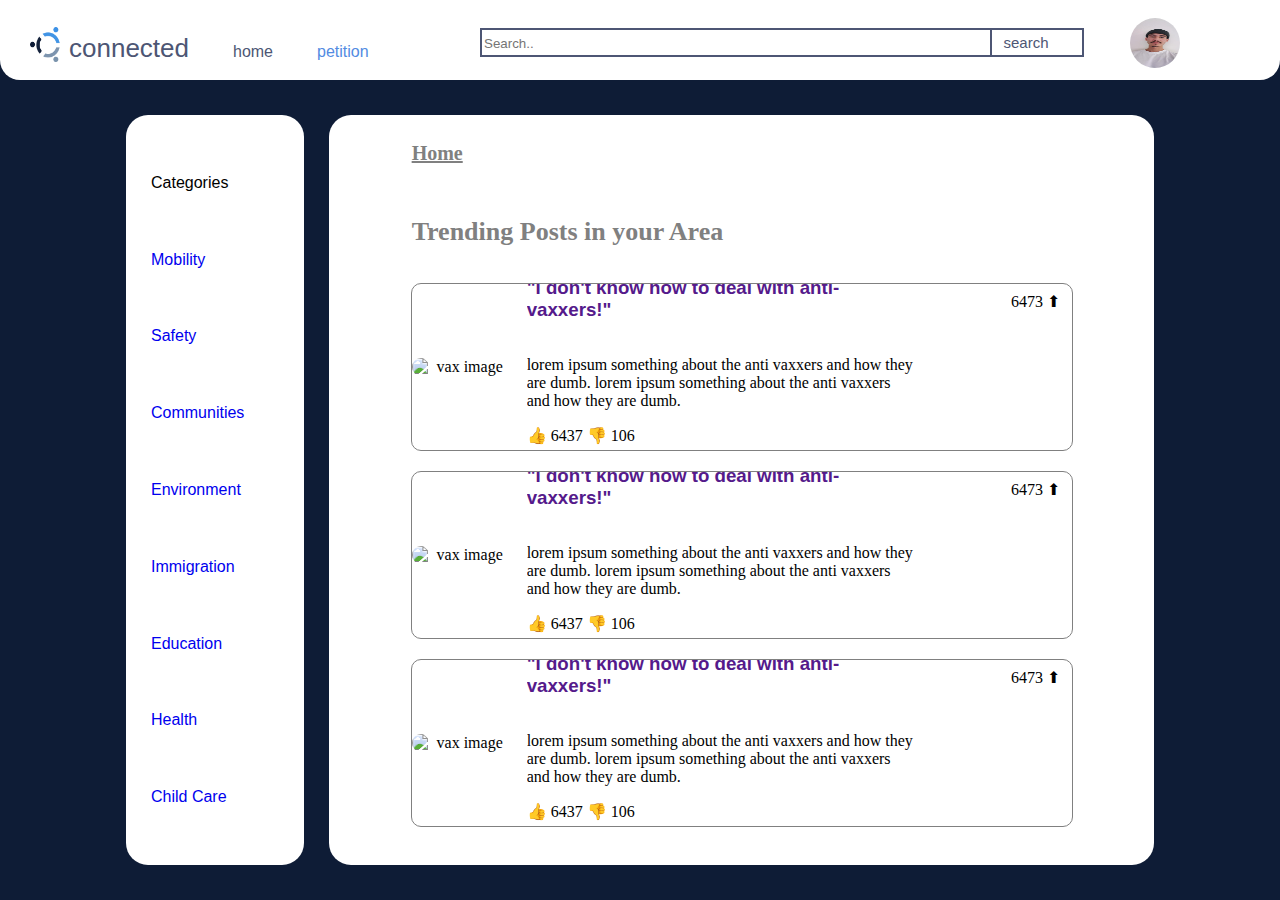
==== index.html @ ee1d548a "scared" ====
<!DOCTYPE html>
<html lang="en">
  <head>
    <meta charset="UTF-8" />
    <meta http-equiv="X-UA-Compatible" content="IE=edge" />
    <meta name="viewport" content="width=device-width, initial-scale=1.0" />
    <link href="juhee.css" rel="stylesheet" type="text/css" />
    <title>Homepage</title>
  </head>

  <body>
    <div>
      <div id="juhee_main">
        
        <div class="juhee_row header">
            <div class="nav_content1">
              <a class="navLinks"><img id="logo" src="Images/logo_connected.png" alt="logo_connected"></a>
              <a class="navLinks" id="app_title" href="">connected</a>
              <a class="navLinks" id="home" href="index.html">home</a>
              <a class="navLinks" id="petitions" href="index3.html">petition</a>
            </div> 

            <div class="nav_content2">
              <form class="search" action="">
                <input class="searchbar" type="text" placeholder="Search..">
                <button type="submit">search</button>
              </form>

                <a href="login.html"><img id="avatar" src="Images/Julian.jpg" alt="julian"></a>
            </div>
        
        </div>


        <div class="juhee_row content">
          <div class="juhee_col left" id="min_div">
              <div>
                <a id="min_menu_categories">Categories</a>
              </div>

              <div>
                <a id="min_menu" href="#">Mobility</a>
              </div>
    
              <div>
                <a id="min_menu" href="#">Safety</a>
              </div>
    
              <div>
                <a id="min_menu" href="#">Communities</a>
              </div>
            
              <div>
                <a id="min_menu" href="#">Environment</a>
              </div>
    
              <div>
                <a id="min_menu" href="#">Immigration</a>
              </div>
    
              <div>
                <a id="min_menu" class="min_menu_mobile" href="#">Education</a>
              </div>
    
              <div>
                <a id="min_menu" class="min_menu_mobile" href="#">Health</a>
              </div>
    
              <div>
                <a id="min_menu" class="min_menu_mobile" href="#">Child Care</a>
              </div>
          
          
        

          </div>
          <div class="juhee_col right1" >
            <div class="aliciaheadings">
              <h4 class="aliciahome">Home</h4>
              <h3 class="aliciatrendingposts">Trending Posts in your Area</h3>
            </div>

            <div class="aliciaalldivs">
              <div class="aliciadiv1">
                <div class="aliciacontleft">
                  <img
                    class="aliciaimgs"
                    src="http://placekitten.com/100/100"
                    alt="vax image"
                  />
                </div>
                <div class="aliciacontright">
                  <a href="">
                  <h3 class="aliciah3">
                    "I don't know how to deal with anti-vaxxers!"
                  </h3>
                  </a>

                  <p class="aliciap">
                    lorem ipsum something about the anti vaxxers and how they
                    are dumb. lorem ipsum something about the anti vaxxers and
                    how they are dumb.
                  </p>
                  <div class="aliciathumbsup">&#128077; 6437 &#128078; 106</div>
                </div>
                <div class="aliciacontright2">
                  <div class="aliciatoparrow">6473 &#11014;</div>
                </div>
              </div>
              <div class="aliciadiv1">
                <div class="aliciacontleft">
                  <img
                    class="aliciaimgs"
                    src="http://placekitten.com/100/100"
                    alt="vax image"
                  />
                </div>
                <div class="aliciacontright">
                  <a href="">
                    <h3 class="aliciah3">
                      "I don't know how to deal with anti-vaxxers!"
                    </h3>
                    </a>
  
                  <p class="aliciap">
                    lorem ipsum something about the anti vaxxers and how they
                    are dumb. lorem ipsum something about the anti vaxxers and
                    how they are dumb.
                  </p>
                  <div class="aliciathumbsup">&#128077; 6437 &#128078; 106</div>
                </div>
                <div class="aliciacontright2">
                  <div class="aliciatoparrow">6473 &#11014;</div>
                </div>
              </div>
              <div class="aliciadiv1">
                <div class="aliciacontleft">
                  <img
                    class="aliciaimgs"
                    src="http://placekitten.com/100/100"
                    alt="vax image"
                  />
                </div>
                <div class="aliciacontright">
                  <a href="">
                    <h3 class="aliciah3">
                      "I don't know how to deal with anti-vaxxers!"
                    </h3>
                    </a>
                  <p class="aliciap">
                    lorem ipsum something about the anti vaxxers and how they
                    are dumb. lorem ipsum something about the anti vaxxers and
                    how they are dumb.
                  </p>
                  <div class="aliciathumbsup">&#128077; 6437 &#128078; 106</div>
                </div>
                <div class="aliciacontright2">
                  <div class="aliciatoparrow">6473 &#11014;</div>
                </div>
              </div>
            </div>
          </div>
        </div>
      </div>
    </div>
  </div>
  </body>
</html>
---- juhee.css ----
body,
html {
  margin: 0;
  max-width: 100vw;
}

@media only screen and (min-width:401px) {
#juhee_main {
  max-width: 100vw;
  min-height: 100vh;
  background-color: #0e1c36;
  display: flex;
  flex-direction: column;
}
#juhee_main2 {
  max-width: 100vw;
  min-height: 100vh;
  background-color: #3c91e6;
  display: flex;
  flex-direction: column;
}
.main2 {
  width: 100vw;
  height: 100vh;
  background-color: #0e1c36;
  display: flex;
  flex-direction: column;
}
.juhee_row {
  display: flex;
  align-items: center;
  justify-content: space-between;
}


.header {
  flex-basis: 80px;
  background-color: #ffff;
  border-radius: 0 0 20px 20px;
}

.content {
  flex-grow: 1;
}

.juheecol {
  display: flex;
  flex-direction: column;
}

.left {
  margin: 25px 0 25px 126px;
  border-radius: 22px;
  flex-basis: 13%;
  background-color: #ffff;
}
.right {
  margin: 25px;
  border-radius: 22px;
  flex-basis: 70%;
  background-color: #ffff;
}
.right1 {
  margin: 25px 126px 25px 25px;
  border-radius: 22px;
  flex-basis: 70%;
  background-color: #ffff;
  /* 확인 필ㅛ */
  height: 750px;
}


.right2 {
  margin: 25px 126px 25px 0px;
  border-radius: 22px;
  flex-basis: 300px;
  height: 40%;
  background-color: #ffff;
  
}

/*
Min
*/

#min_div {
  display: flex;
  flex-direction: column;
  justify-content: center;
  justify-content: space-evenly;
  text-align: left;
  padding-left: 25px;
  min-height: 750px;

}

/* #min_categories {
  font-size: 26px;
  flex-direction: column;
  justify-content: center;
  justify-content: space-between;
} */

#min_menu:visited {
  color: #bababa;
}

#min_menu:hover {
  color: #000000;
}

#min_menu:active {
  color: #000000;
}

/* Arielle Coding */
#nav_content1{
  width: 30%;

}

#nav_content2{
  width: 60%;
  flex-direction: row;
  justify-content: flex-end;

} 

.navLinks{
  padding: 20px;
}


a{
    font-family: 'DM Sans', sans-serif;
    text-decoration: none;
}

#logo{
  width: 35px;
  height:35px;
  padding: 10px;
  margin-bottom: -15px;
}

#app_title{
  font-size: 26px;
  color: #4D5674; 
  margin-left: -50px;
}

#home{
  color: #538BE2; 
}

#petitions{
  color: #4D5674;
}


#avatar{
    border-radius: 50%;
    width: 50px;
    height: 50px;
    z-index: 1;
    margin-left: -150px;
    margin-top: 10px;
}


.search{
  width: 600px;
  height: 25px;

  border: 2px solid #4D5674; 

  margin-left: -800px;
  margin-top: 20px;
  position: absolute;
}

.searchbar{
  width: 500px;
  border-radius: 8px 0 0 8px;
  border: 0;
}

form.search button{
  color: #4D5674;
  font-size: 15px;
}

button{
  border: 0;
  padding: 0;
  width: 70px;
  cursor: pointer;
  height: 25px;
  color: #4D5674;
  background: transparent; 
  font-family: 'DM Sans', sans-serif;
  border-radius: 0 8px 8px 0;
  border-left: 2px solid #4D5674;

}



/*Alicia Coding*/
.aliciaheadings {
  display: flex;
  flex-direction: column;
  flex-basis: 20%;
  justify-content: center;
  align-items: left;
  margin-left: 10%;
}

.aliciahome {
  color: grey;
  font-size: 20px;
  text-decoration-line: underline;
}

.aliciatrendingposts {
  display: flex;
  color: grey;
  font-size: 26px;
}

.aliciaalldivs {
  display: flex;
  flex-grow: 1;
  flex-direction: column;
  align-items: center;
  justify-content: center;
}

.aliciadiv1 {
  display: flex;

  width: 80%;
  height: 166px;
  border: gray solid 0.5px;
  border-radius: 10px;
  margin-top: 10px;
  margin-bottom: 10px;
}

.aliciacontleft {
  display: flex;
  flex-direction: column;
  min-width: 100px;
  height: 166px;
  justify-content: center;
  text-align:center;

}
.aliciacontright {
  display: flex;
  flex-direction: column;
  justify-content: flex-end;
  width: 80%;
  height: 166px;
  margin-left: 15px;
  overflow: auto;
}

.aliciaimgs {
  display: flex;
  border-radius: 50px;

}

.aliciap {
  width: 80%;
}

.aliciah3 {
  width: 80%;
}

.aliciathumbsup {
  width: 80%;
  margin-bottom: 5px;
}

.aliciacontright2 {
  display:flex;
  justify-content: flex-start;
  width: 10%;
}

/*Juhee */
.juheediv1 {
  display: flex;
  flex-direction: column;
  width: 80%;
  height: 166px;
  border: gray solid 0.5px;
  border-radius: 10px;
  margin-top: 10px;
  margin-bottom: 10px;
}
.michael_page_avatar {
  padding: 0 2% 0 2%;
  display: flex;
  flex-grow: 1;
  justify-content: space-between;
  align-items: center;
  flex-direction: row;
}

.michael_avatar_img {
  border-radius: 100%;
  min-width: 3rem;
  min-height: 3rem;
  max-width: 3rem;
  max-height: 3rem;
}
.juhee_leftcont {
  display: flex;
  flex-direction: row;
}
.michael_page_avatar_container01 {
  display: flex;
  flex-direction: column;
  justify-content: space-evenly;
}
.michael_page_avatar_container01 h3 {
  margin: 0 0 0 1rem;
}
.michael_page_avatar_container01 h5 {
  margin: 0 0 0 1rem;
}

.michael_avatar_name {
  margin: 0.5rem;
}

.michael_avatar_postDate {
  margin: 0.5rem;
}

.michael_page_avatar_container02 {
  display: flex;
  min-height: 65px;
}

.michael_avatar_detail {
  margin: 0.55rem;
}
.michael_details_desc {
  display: flex;
  flex-direction: column;
  padding: 0 2% 0 2%;
  flex-grow: 1;
}
.michael_details_desc p {
  display: flex;
  flex-direction: column;
  margin: 0;
}
.juheethumbsup {
  margin-top: 0.5rem;
}
.aliciatoparrow {
  margin-top: 0.5rem;
}
/* ------------ GLIAN'S CODE ----------- */

#GlianMain {
  display: flex;
  flex-direction: column;
  background-color: white;
  margin: 1.5rem 3rem 0 0;
  width: 275px;
  height: 357px;
  border-radius: 25px;
  padding: 30px;
}

#HashtagsGlian {
  color: #333333;
  font-family: Arial, sans-serif;
  font-size: 12px;
}

#LikeNCommentGlian {
  display: flex;
  flex-direction: row;
  justify-content: flex-start;
  align-items: flex-start;
  margin-right: 70px;
}

.Text1Glian {
  margin: 10px;
  font-family: Arial, Helvetica, sans-serif;
  font-size: 12px;
  font-weight: bold;
  color: #121a35;
  position: relative;
  bottom: 6px;
}

.UsernameGlian {
  display: flex;
  flex-direction: row;
  align-content: flex-start;
}

.BoldGlian {
  font-family: Arial, Helvetica, sans-serif;
  font-weight: bold;
  font-size: 12px;
  color: #333333;
  margin: 0;
  flex-grow: 1;
}

.TextGlian {
  font-family: Arial, Helvetica, sans-serif;
  font-size: 12px;
  color: #333333;
  margin: 0;
  flex-grow: 2;
}

.hearts {
  flex-grow: 1;
  height: 20px;
  width: 15px;
}

.stroke {
  width: 0;
  height: 20px;
}

.CommentGlian {
  margin-top: 40px;
}

.commentBox {
  position: relative;
  bottom: 8px;
  left: 15px;
  width: 200px;
  height: 25px;
  border-radius: 20px;
}

/* ---------------- Login Page CSS ---------------- */

.LoginBody {
  margin: 0;
  background-color: #0e1c36;
  display: flex;
  align-items: center;
  justify-content: center;
  height: 100%;
  width: 100%;
}

#LoginMain{
  display: flex;
  flex-direction: column;
  align-items: center;
  background-color: white;
  padding: 30px;
  width: 400px;
  height: 500px;
  border-radius: 30px;
}

.ConnectedGlian {
  font-family: Arial, Helvetica, sans-serif;
  color: #4D5674;
}

.labelLogin {
  font-family: Arial, Helvetica, sans-serif;
  font-size: 20px;
}

.spaceGlian {
  height: 50px;
}

.inputLogin {
  width: 300px;
  height: 20px;
  border-radius: 10px;
  border: none;
  background-color: #C4C4C4;
}

.passwordLogin {
  font-family: Arial, Helvetica, sans-serif;
  font-size: 20px;
}

.buttonLogin {
  width: 250px;
  height: 40px;
  background-color: #0e1c36;
  border: none;
  border-radius: 10px;
  color: white;
}

/* -------- End of Login --------- */

/* Start of Nav Bar */ 

#nav_content1{
  width: 30%;
}

#nav_content2{
  width: 60%;
  flex-direction: row;
  justify-content: flex-end;

} 

.navLinks{
  padding: 20px;
}

a{
    font-family: 'DM Sans', sans-serif;
    text-decoration: none;
}

#logo{
  width: 35px;
  height:35px;
  padding: 10px;

  margin-bottom: -15px;
}

#app_title{
  font-size: 26px;
  color: #4D5674; 

  margin-left: -50px;
}

#home{
  color: #4D5674;
}

#petitions{
  color: #538BE2; 
}


#avatar{
    border-radius: 50%;
    width: 50px;
    height: 50px;
    z-index: 1;
    margin-left: -150px;
    margin-top: 10px;
}


.search{
  width: 600px;
  height: 25px;

  border: 2px solid #4D5674; 

  margin-left: -800px;
  margin-top: 20px;
  position: absolute;
}

.searchbar{
  width: 500px;
  border-radius: 8px 0 0 8px;
  border: 0;
}

form.search button{
  color: #4D5674;
  font-size: 15px;
}

button{
  border: 0;
  padding: 0;
  width: 70px;

  cursor: pointer;
  height: 25px;

  color: #4D5674;
  background: transparent; 
  font-family: 'DM Sans', sans-serif;
  border-radius: 0 8px 8px 0;
  border-left: 2px solid #4D5674;

}

/*End of Nav Bar*/
}

/* min responsive */
@media only screen and (max-width:400px) {

  .juhee_row {
    display: flex;
    flex-direction: column;
    align-items: center;
    justify-content: space-between;
  }
  
  .juhee_row {
    display: flex;
    align-items: center;
    justify-content: space-between;
  }
  
  
  .header {
    min-height: 10vh;
    background-color: #fad;
    border-radius: 0 0 20px 20px;
  }
  
  .nav_content2 {
    display:none;
  }
  
  #app_title{
    display:none;
  }
  
  #home {
    display:none;
  }
  
  #petitions {
    display:none;
  }
  
  #min_div {
    display: flex;
    flex-direction: row;
    justify-content: center;
    justify-content: space-around;
    flex-wrap: wrap;
    width: 100vw;
    /* align-items: center; */
  }
  
  #min_menu_categories {
    display:none;
    

  }


  .min_menu_mobile{
  display:none;
  }

  #min_menu:visited {
    color: #bababa;
  }
  
  #min_menu:hover {
    color: #000000;
  }
  
  #min_menu:active {
    color: #000000;

  }

  /* #min_categories {
    display:flex;
    justify-content: center;
    flex-direction: row;
    justify-content: space-between;
  } */
  
  #min_menu {
    text-align: center;
  }
  
  .aliciadiv1 {
    display:flex;
    flex-direction: row;
    padding: 5%;
    border-style: solid;
    border-radius: 15px;
    border-color: peachpuff;
    border-width: thin;
    margin-bottom: 5%;
  }
  .aliciacontleft {
    display: flex;
    flex-direction: column;
    width: 20%;
    /* height: 166px; */
    justify-content: center;
    text-align:center;
  
  }
  
  .aliciacontright {
    display: flex;
    flex-direction: column;
    justify-content: center;
    /* height: 166px; */
    margin-left: 15%;
    overflow: auto;
  }
  
  .aliciap {
    display:none;
  }
  
  .aliciacontright2{
    display:none;
  }

  .aliciaimgs {
    display: flex;
    border-radius: 50px;
  
  }

  .michael_avatar_img {
    display: flex;
    border-radius: 50px;
    width: 15%;
  
  }

  .juhee_leftcont{
    display:flex;
  }
  .michael_page_avatar_container01{
    display:flex;
    
  }
 .michael_page_avatar_container02{
   display:none;
 }

 .aliciahome{
   display:none;
 }
 .aliciatrendingposts{
   text-align: center;
 }

 .juheediv1 {
  border-style: solid;
  border-radius: 15px;
  border-color: lightblue;
  border-width: thin;
  margin-bottom: 5%;
  padding: 5px;
 }

.juheethumbsup{
  display:flex;
  justify-content: end;
}
}
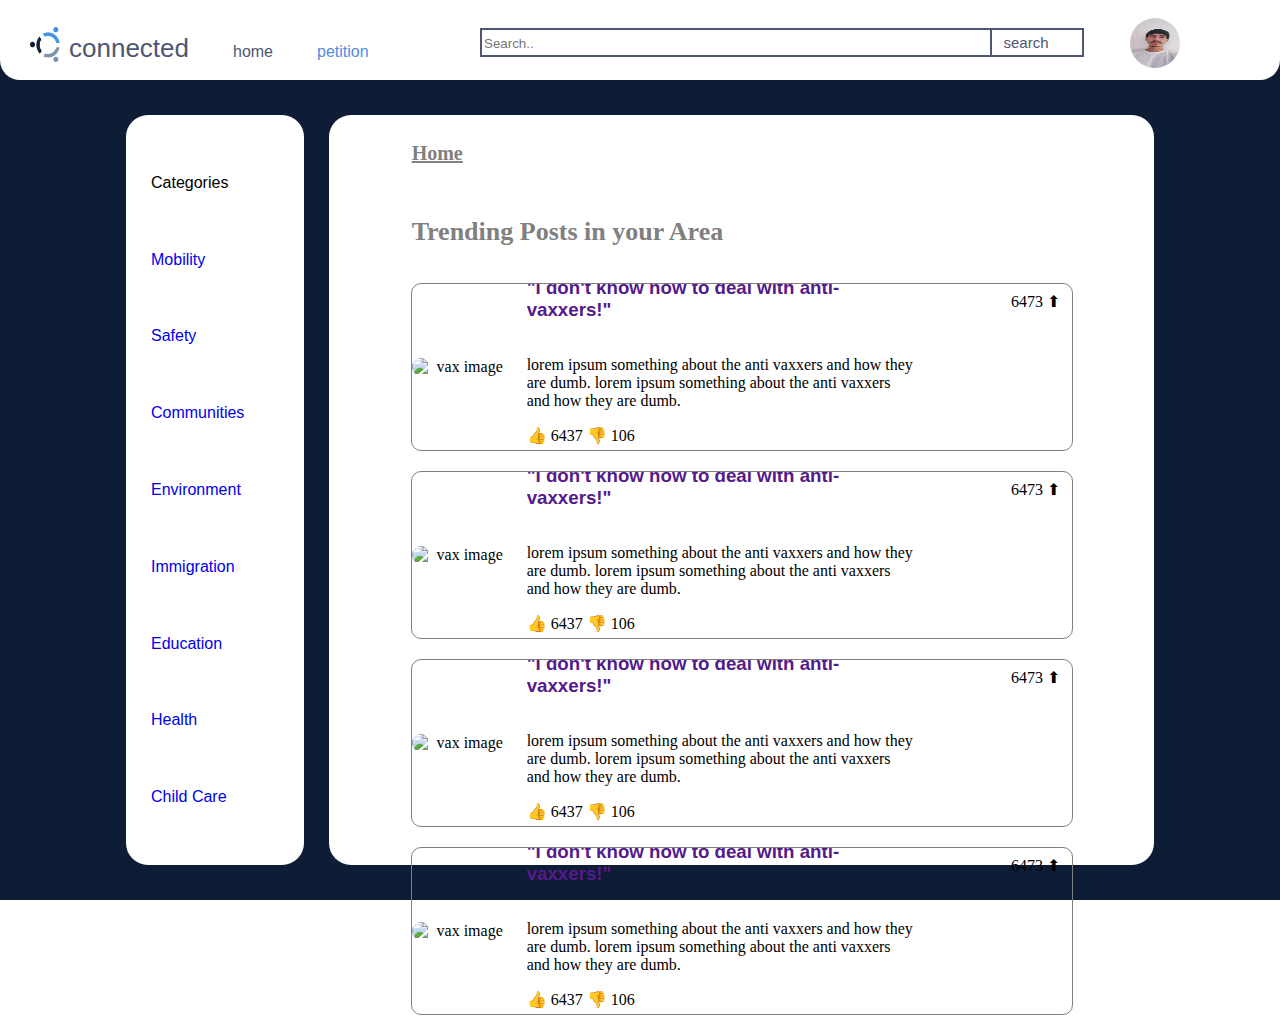
==== commit d539115f: "min css updated" ====
--- a/index.html
+++ b/index.html
@@ -157,7 +157,40 @@
                 <div class="aliciacontright2">
                   <div class="aliciatoparrow">6473 &#11014;</div>
                 </div>
-              </div>
+              
+
+              </div>
+
+              <div class="aliciadiv1">
+                <div class="aliciacontleft">
+                  <img
+                    class="aliciaimgs"
+                    src="http://placekitten.com/100/100"
+                    alt="vax image"
+                  />
+                </div>
+                <div class="aliciacontright">
+                  <a href="">
+                    <h3 class="aliciah3">
+                      "I don't know how to deal with anti-vaxxers!"
+                    </h3>
+                    </a>
+                  <p class="aliciap">
+                    lorem ipsum something about the anti vaxxers and how they
+                    are dumb. lorem ipsum something about the anti vaxxers and
+                    how they are dumb.
+                  </p>
+                  <div class="aliciathumbsup">&#128077; 6437 &#128078; 106</div>
+                </div>
+                <div class="aliciacontright2">
+                  <div class="aliciatoparrow">6473 &#11014;</div>
+                </div>
+              
+
+              </div>
+
+              
+
             </div>
           </div>
         </div>
--- a/juhee.css
+++ b/juhee.css
@@ -624,11 +624,27 @@
     align-items: center;
     justify-content: space-between;
   }
+
+  #juhee_main {
+    /* max-width: 100vw;
+    min-height: 100vh; */
+    background-color: #0e1c36;
+    /* display: flex;
+    flex-direction: column; */
+  }
+
+  #juhee_main2 {
+    /* max-width: 100vw;
+    min-height: 100vh; */
+    background-color: #3C91E6;
+    /* display: flex;
+    flex-direction: column; */
+  }
   
   
   .header {
     min-height: 10vh;
-    background-color: #fad;
+    background-color: #fff;
     border-radius: 0 0 20px 20px;
   }
   
@@ -655,6 +671,8 @@
     justify-content: space-around;
     flex-wrap: wrap;
     width: 100vw;
+    margin-top: 1rem;
+
     /* align-items: center; */
   }
   
@@ -702,6 +720,8 @@
     border-color: peachpuff;
     border-width: thin;
     margin-bottom: 5%;
+    background-color: #fff;
+    margin: 1rem;
   }
   .aliciacontleft {
     display: flex;
@@ -759,6 +779,7 @@
  }
  .aliciatrendingposts{
    text-align: center;
+   color: #fff;
  }
 
  .juheediv1 {
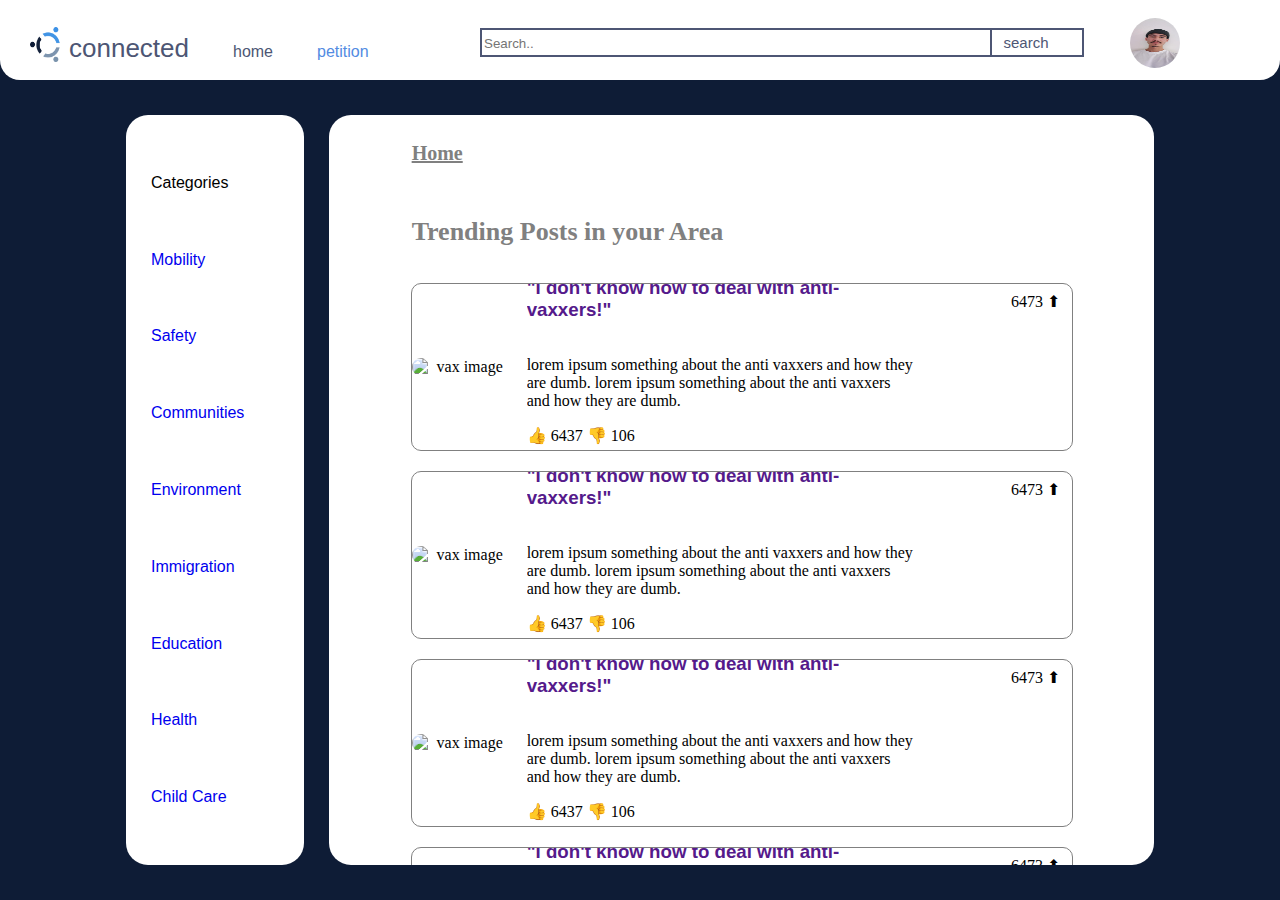
==== commit 6c9adf66: "Juhee_reseponsive done for 1,3" ====
--- a/index.html
+++ b/index.html
@@ -160,38 +160,70 @@
               
 
               </div>
-
-              <div class="aliciadiv1">
-                <div class="aliciacontleft">
-                  <img
-                    class="aliciaimgs"
-                    src="http://placekitten.com/100/100"
-                    alt="vax image"
-                  />
-                </div>
-                <div class="aliciacontright">
-                  <a href="">
-                    <h3 class="aliciah3">
-                      "I don't know how to deal with anti-vaxxers!"
-                    </h3>
-                    </a>
-                  <p class="aliciap">
-                    lorem ipsum something about the anti vaxxers and how they
-                    are dumb. lorem ipsum something about the anti vaxxers and
-                    how they are dumb.
-                  </p>
-                  <div class="aliciathumbsup">&#128077; 6437 &#128078; 106</div>
-                </div>
-                <div class="aliciacontright2">
-                  <div class="aliciatoparrow">6473 &#11014;</div>
-                </div>
-              
-
-              </div>
-
-              
-
+              <div class="aliciadiv1">
+                <div class="aliciacontleft">
+                  <img
+                    class="aliciaimgs"
+                    src="http://placekitten.com/100/100"
+                    alt="vax image"
+                  />
+                </div>
+                <div class="aliciacontright">
+                  <a href="">
+                    <h3 class="aliciah3">
+                      "I don't know how to deal with anti-vaxxers!"
+                    </h3>
+                    </a>
+                  <p class="aliciap">
+                    lorem ipsum something about the anti vaxxers and how they
+                    are dumb. lorem ipsum something about the anti vaxxers and
+                    how they are dumb.
+                  </p>
+                  <div class="aliciathumbsup">&#128077; 6437 &#128078; 106</div>
+                </div>
+                <div class="aliciacontright2">
+                  <div class="aliciatoparrow">6473 &#11014;</div>
+                </div>
+              
+
+              </div>
+
+
+              
+
+              <div class="aliciadiv1" ">
+                <div class="aliciacontleft">
+                  <img
+                    class="aliciaimgs"
+                    src="http://placekitten.com/100/100"
+                    alt="vax image"
+                  />
+                </div>
+                <div class="aliciacontright">
+                  <a href="">
+                    <h3 class="aliciah3">
+                      "I don't know how to deal with anti-vaxxers!"
+                    </h3>
+                    </a>
+                  <p class="aliciap">
+                    lorem ipsum something about the anti vaxxers and how they
+                    are dumb. lorem ipsum something about the anti vaxxers and
+                    how they are dumb.
+                  </p>
+                  <div class="aliciathumbsup">&#128077; 6437 &#128078; 106</div>
+                </div>
+                <div class="aliciacontright2">
+                  <div class="aliciatoparrow">6473 &#11014;</div>
+                </div>
+              
+  
+              </div>
             </div>
+
+
+            
+
+          </div>
           </div>
         </div>
       </div>
--- a/juhee.css
+++ b/juhee.css
@@ -4,621 +4,605 @@
   max-width: 100vw;
 }
 
-@media only screen and (min-width:401px) {
-#juhee_main {
-  max-width: 100vw;
-  min-height: 100vh;
-  background-color: #0e1c36;
-  display: flex;
-  flex-direction: column;
-}
-#juhee_main2 {
-  max-width: 100vw;
-  min-height: 100vh;
-  background-color: #3c91e6;
-  display: flex;
-  flex-direction: column;
-}
-.main2 {
-  width: 100vw;
-  height: 100vh;
-  background-color: #0e1c36;
-  display: flex;
-  flex-direction: column;
-}
-.juhee_row {
-  display: flex;
-  align-items: center;
-  justify-content: space-between;
-}
-
-
-.header {
-  flex-basis: 80px;
-  background-color: #ffff;
-  border-radius: 0 0 20px 20px;
-}
-
-.content {
-  flex-grow: 1;
-}
-
-.juheecol {
-  display: flex;
-  flex-direction: column;
-}
-
-.left {
-  margin: 25px 0 25px 126px;
-  border-radius: 22px;
-  flex-basis: 13%;
-  background-color: #ffff;
-}
-.right {
-  margin: 25px;
-  border-radius: 22px;
-  flex-basis: 70%;
-  background-color: #ffff;
-}
-.right1 {
-  margin: 25px 126px 25px 25px;
-  border-radius: 22px;
-  flex-basis: 70%;
-  background-color: #ffff;
-  /* 확인 필ㅛ */
-  height: 750px;
-}
-
-
-.right2 {
-  margin: 25px 126px 25px 0px;
-  border-radius: 22px;
-  flex-basis: 300px;
-  height: 40%;
-  background-color: #ffff;
-  
-}
-
-/*
+@media only screen and (min-width: 401px) {
+  #juhee_main {
+    max-width: 100vw;
+    min-height: 100vh;
+    background-color: #0e1c36;
+    display: flex;
+    flex-direction: column;
+  }
+  #juhee_main2 {
+    max-width: 100vw;
+    min-height: 100vh;
+    background-color: #3c91e6;
+    display: flex;
+    flex-direction: column;
+  }
+  .main2 {
+    width: 100vw;
+    height: 100vh;
+    background-color: #0e1c36;
+    display: flex;
+    flex-direction: column;
+  }
+  .juhee_row {
+    display: flex;
+    align-items: center;
+    justify-content: space-between;
+  }
+
+  .header {
+    flex-basis: 80px;
+    background-color: #ffff;
+    border-radius: 0 0 20px 20px;
+  }
+
+  .content {
+    flex-grow: 1;
+  }
+
+  .juheecol {
+    display: flex;
+    flex-direction: column;
+  }
+
+  .left {
+    margin: 25px 0 25px 126px;
+    border-radius: 22px;
+    flex-basis: 13%;
+    background-color: #ffff;
+  }
+  .right {
+    margin: 25px;
+    border-radius: 22px;
+    flex-basis: 70%;
+    overflow: scroll;
+    background-color: #ffff;
+  }
+  .right1 {
+    margin: 25px 126px 25px 25px;
+    border-radius: 22px;
+    flex-basis: 70%;
+    background-color: #ffff;
+    overflow: scroll;
+    height: 750px;
+  }
+
+  .right2 {
+    margin: 25px 126px 25px 0px;
+    border-radius: 22px;
+    flex-basis: 300px;
+    height: 40%;
+    background-color: #ffff;
+  }
+
+  /*
 Min
 */
 
-#min_div {
-  display: flex;
-  flex-direction: column;
-  justify-content: center;
-  justify-content: space-evenly;
-  text-align: left;
-  padding-left: 25px;
-  min-height: 750px;
-
-}
-
-/* #min_categories {
+  #min_div {
+    display: flex;
+    flex-direction: column;
+    justify-content: center;
+    justify-content: space-evenly;
+    text-align: left;
+    padding-left: 25px;
+    min-height: 750px;
+  }
+
+  /* #min_categories {
   font-size: 26px;
   flex-direction: column;
   justify-content: center;
   justify-content: space-between;
 } */
 
-#min_menu:visited {
-  color: #bababa;
-}
-
-#min_menu:hover {
-  color: #000000;
-}
-
-#min_menu:active {
-  color: #000000;
-}
-
-/* Arielle Coding */
-#nav_content1{
-  width: 30%;
-
-}
-
-#nav_content2{
-  width: 60%;
-  flex-direction: row;
-  justify-content: flex-end;
-
-} 
-
-.navLinks{
-  padding: 20px;
-}
-
-
-a{
-    font-family: 'DM Sans', sans-serif;
+  #min_menu:visited {
+    color: #bababa;
+  }
+
+  #min_menu:hover {
+    color: #000000;
+  }
+
+  #min_menu:active {
+    color: #000000;
+  }
+
+  /* Arielle Coding */
+  #nav_content1 {
+    width: 30%;
+  }
+
+  #nav_content2 {
+    width: 60%;
+    flex-direction: row;
+    justify-content: flex-end;
+  }
+
+  .navLinks {
+    padding: 20px;
+  }
+
+  a {
+    font-family: "DM Sans", sans-serif;
     text-decoration: none;
-}
-
-#logo{
-  width: 35px;
-  height:35px;
-  padding: 10px;
-  margin-bottom: -15px;
-}
-
-#app_title{
-  font-size: 26px;
-  color: #4D5674; 
-  margin-left: -50px;
-}
-
-#home{
-  color: #538BE2; 
-}
-
-#petitions{
-  color: #4D5674;
-}
-
-
-#avatar{
+  }
+
+  #logo {
+    width: 35px;
+    height: 35px;
+    padding: 10px;
+    margin-bottom: -15px;
+  }
+
+  #app_title {
+    font-size: 26px;
+    color: #4d5674;
+    margin-left: -50px;
+  }
+
+  #home {
+    color: #538be2;
+  }
+
+  #petitions {
+    color: #4d5674;
+  }
+
+  #avatar {
     border-radius: 50%;
     width: 50px;
     height: 50px;
     z-index: 1;
     margin-left: -150px;
     margin-top: 10px;
-}
-
-
-.search{
-  width: 600px;
-  height: 25px;
-
-  border: 2px solid #4D5674; 
-
-  margin-left: -800px;
-  margin-top: 20px;
-  position: absolute;
-}
-
-.searchbar{
-  width: 500px;
-  border-radius: 8px 0 0 8px;
-  border: 0;
-}
-
-form.search button{
-  color: #4D5674;
-  font-size: 15px;
-}
-
-button{
-  border: 0;
-  padding: 0;
-  width: 70px;
-  cursor: pointer;
-  height: 25px;
-  color: #4D5674;
-  background: transparent; 
-  font-family: 'DM Sans', sans-serif;
-  border-radius: 0 8px 8px 0;
-  border-left: 2px solid #4D5674;
-
-}
-
-
-
-/*Alicia Coding*/
-.aliciaheadings {
-  display: flex;
-  flex-direction: column;
-  flex-basis: 20%;
-  justify-content: center;
-  align-items: left;
-  margin-left: 10%;
-}
-
-.aliciahome {
-  color: grey;
-  font-size: 20px;
-  text-decoration-line: underline;
-}
-
-.aliciatrendingposts {
-  display: flex;
-  color: grey;
-  font-size: 26px;
-}
-
-.aliciaalldivs {
-  display: flex;
-  flex-grow: 1;
-  flex-direction: column;
-  align-items: center;
-  justify-content: center;
-}
-
-.aliciadiv1 {
-  display: flex;
-
-  width: 80%;
-  height: 166px;
-  border: gray solid 0.5px;
-  border-radius: 10px;
-  margin-top: 10px;
-  margin-bottom: 10px;
-}
-
-.aliciacontleft {
-  display: flex;
-  flex-direction: column;
-  min-width: 100px;
-  height: 166px;
-  justify-content: center;
-  text-align:center;
-
-}
-.aliciacontright {
-  display: flex;
-  flex-direction: column;
-  justify-content: flex-end;
-  width: 80%;
-  height: 166px;
-  margin-left: 15px;
-  overflow: auto;
-}
-
-.aliciaimgs {
-  display: flex;
-  border-radius: 50px;
-
-}
-
-.aliciap {
-  width: 80%;
-}
-
-.aliciah3 {
-  width: 80%;
-}
-
-.aliciathumbsup {
-  width: 80%;
-  margin-bottom: 5px;
-}
-
-.aliciacontright2 {
-  display:flex;
-  justify-content: flex-start;
-  width: 10%;
-}
-
-/*Juhee */
-.juheediv1 {
-  display: flex;
-  flex-direction: column;
-  width: 80%;
-  height: 166px;
-  border: gray solid 0.5px;
-  border-radius: 10px;
-  margin-top: 10px;
-  margin-bottom: 10px;
-}
-.michael_page_avatar {
-  padding: 0 2% 0 2%;
-  display: flex;
-  flex-grow: 1;
-  justify-content: space-between;
-  align-items: center;
-  flex-direction: row;
-}
-
-.michael_avatar_img {
-  border-radius: 100%;
-  min-width: 3rem;
-  min-height: 3rem;
-  max-width: 3rem;
-  max-height: 3rem;
-}
-.juhee_leftcont {
-  display: flex;
-  flex-direction: row;
-}
-.michael_page_avatar_container01 {
-  display: flex;
-  flex-direction: column;
-  justify-content: space-evenly;
-}
-.michael_page_avatar_container01 h3 {
-  margin: 0 0 0 1rem;
-}
-.michael_page_avatar_container01 h5 {
-  margin: 0 0 0 1rem;
-}
-
-.michael_avatar_name {
-  margin: 0.5rem;
-}
-
-.michael_avatar_postDate {
-  margin: 0.5rem;
-}
-
-.michael_page_avatar_container02 {
-  display: flex;
-  min-height: 65px;
-}
-
-.michael_avatar_detail {
-  margin: 0.55rem;
-}
-.michael_details_desc {
-  display: flex;
-  flex-direction: column;
-  padding: 0 2% 0 2%;
-  flex-grow: 1;
-}
-.michael_details_desc p {
-  display: flex;
-  flex-direction: column;
-  margin: 0;
-}
-.juheethumbsup {
-  margin-top: 0.5rem;
-}
-.aliciatoparrow {
-  margin-top: 0.5rem;
-}
-/* ------------ GLIAN'S CODE ----------- */
-
-#GlianMain {
-  display: flex;
-  flex-direction: column;
-  background-color: white;
-  margin: 1.5rem 3rem 0 0;
-  width: 275px;
-  height: 357px;
-  border-radius: 25px;
-  padding: 30px;
-}
-
-#HashtagsGlian {
-  color: #333333;
-  font-family: Arial, sans-serif;
-  font-size: 12px;
-}
-
-#LikeNCommentGlian {
-  display: flex;
-  flex-direction: row;
-  justify-content: flex-start;
-  align-items: flex-start;
-  margin-right: 70px;
-}
-
-.Text1Glian {
-  margin: 10px;
-  font-family: Arial, Helvetica, sans-serif;
-  font-size: 12px;
-  font-weight: bold;
-  color: #121a35;
-  position: relative;
-  bottom: 6px;
-}
-
-.UsernameGlian {
-  display: flex;
-  flex-direction: row;
-  align-content: flex-start;
-}
-
-.BoldGlian {
-  font-family: Arial, Helvetica, sans-serif;
-  font-weight: bold;
-  font-size: 12px;
-  color: #333333;
-  margin: 0;
-  flex-grow: 1;
-}
-
-.TextGlian {
-  font-family: Arial, Helvetica, sans-serif;
-  font-size: 12px;
-  color: #333333;
-  margin: 0;
-  flex-grow: 2;
-}
-
-.hearts {
-  flex-grow: 1;
-  height: 20px;
-  width: 15px;
-}
-
-.stroke {
-  width: 0;
-  height: 20px;
-}
-
-.CommentGlian {
-  margin-top: 40px;
-}
-
-.commentBox {
-  position: relative;
-  bottom: 8px;
-  left: 15px;
-  width: 200px;
-  height: 25px;
-  border-radius: 20px;
-}
-
-/* ---------------- Login Page CSS ---------------- */
-
-.LoginBody {
-  margin: 0;
-  background-color: #0e1c36;
-  display: flex;
-  align-items: center;
-  justify-content: center;
-  height: 100%;
-  width: 100%;
-}
-
-#LoginMain{
-  display: flex;
-  flex-direction: column;
-  align-items: center;
-  background-color: white;
-  padding: 30px;
-  width: 400px;
-  height: 500px;
-  border-radius: 30px;
-}
-
-.ConnectedGlian {
-  font-family: Arial, Helvetica, sans-serif;
-  color: #4D5674;
-}
-
-.labelLogin {
-  font-family: Arial, Helvetica, sans-serif;
-  font-size: 20px;
-}
-
-.spaceGlian {
-  height: 50px;
-}
-
-.inputLogin {
-  width: 300px;
-  height: 20px;
-  border-radius: 10px;
-  border: none;
-  background-color: #C4C4C4;
-}
-
-.passwordLogin {
-  font-family: Arial, Helvetica, sans-serif;
-  font-size: 20px;
-}
-
-.buttonLogin {
-  width: 250px;
-  height: 40px;
-  background-color: #0e1c36;
-  border: none;
-  border-radius: 10px;
-  color: white;
-}
-
-/* -------- End of Login --------- */
-
-/* Start of Nav Bar */ 
-
-#nav_content1{
-  width: 30%;
-}
-
-#nav_content2{
-  width: 60%;
-  flex-direction: row;
-  justify-content: flex-end;
-
-} 
-
-.navLinks{
-  padding: 20px;
-}
-
-a{
-    font-family: 'DM Sans', sans-serif;
+  }
+
+  .search {
+    width: 600px;
+    height: 25px;
+
+    border: 2px solid #4d5674;
+
+    margin-left: -800px;
+    margin-top: 20px;
+    position: absolute;
+  }
+
+  .searchbar {
+    width: 500px;
+    border-radius: 8px 0 0 8px;
+    border: 0;
+  }
+
+  form.search button {
+    color: #4d5674;
+    font-size: 15px;
+  }
+
+  button {
+    border: 0;
+    padding: 0;
+    width: 70px;
+    cursor: pointer;
+    height: 25px;
+    color: #4d5674;
+    background: transparent;
+    font-family: "DM Sans", sans-serif;
+    border-radius: 0 8px 8px 0;
+    border-left: 2px solid #4d5674;
+  }
+
+  /*Alicia Coding*/
+  .aliciaheadings {
+    display: flex;
+    flex-direction: column;
+    flex-basis: 20%;
+    justify-content: center;
+    align-items: left;
+    margin-left: 10%;
+  }
+
+  .aliciahome {
+    color: grey;
+    font-size: 20px;
+    text-decoration-line: underline;
+  }
+
+  .aliciatrendingposts {
+    display: flex;
+    color: grey;
+    font-size: 26px;
+  }
+
+  .aliciaalldivs {
+    display: flex;
+    flex-grow: 1;
+    flex-direction: column;
+    align-items: center;
+    justify-content: center;
+  }
+
+  .aliciadiv1 {
+    display: flex;
+
+    width: 80%;
+    height: 166px;
+    border: gray solid 0.5px;
+    border-radius: 10px;
+    margin-top: 10px;
+    margin-bottom: 10px;
+  }
+
+  .aliciacontleft {
+    display: flex;
+    flex-direction: column;
+    min-width: 100px;
+    height: 166px;
+    justify-content: center;
+    text-align: center;
+  }
+  .aliciacontright {
+    display: flex;
+    flex-direction: column;
+    justify-content: flex-end;
+    width: 80%;
+    height: 166px;
+    margin-left: 15px;
+    overflow: auto;
+  }
+
+  .aliciaimgs {
+    display: flex;
+    border-radius: 50px;
+  }
+
+  .aliciap {
+    width: 80%;
+  }
+
+  .aliciah3 {
+    width: 80%;
+  }
+
+  .aliciathumbsup {
+    width: 80%;
+    margin-bottom: 5px;
+  }
+
+  .aliciacontright2 {
+    display: flex;
+    justify-content: flex-start;
+    width: 10%;
+  }
+
+  /*Juhee */
+  .juheediv1 {
+    display: flex;
+    flex-direction: column;
+    width: 80%;
+    height: 166px;
+    border: gray solid 0.5px;
+    border-radius: 10px;
+    margin-top: 10px;
+    margin-bottom: 10px;
+  }
+  .michael_page_avatar {
+    padding: 0 2% 0 2%;
+    display: flex;
+    flex-grow: 1;
+    justify-content: space-between;
+    align-items: center;
+    flex-direction: row;
+  }
+
+  .michael_avatar_img {
+    border-radius: 100%;
+    min-width: 3rem;
+    min-height: 3rem;
+    max-width: 3rem;
+    max-height: 3rem;
+  }
+  .juhee_leftcont {
+    display: flex;
+    flex-direction: row;
+  }
+  .michael_page_avatar_container01 {
+    display: flex;
+    flex-direction: column;
+    justify-content: space-evenly;
+  }
+  .michael_page_avatar_container01 h3 {
+    margin: 0 0 0 1rem;
+  }
+  .michael_page_avatar_container01 h5 {
+    margin: 0 0 0 1rem;
+  }
+
+  .michael_avatar_name {
+    margin: 0.5rem;
+  }
+
+  .michael_avatar_postDate {
+    margin: 0.5rem;
+  }
+
+  .michael_page_avatar_container02 {
+    display: flex;
+    min-height: 65px;
+  }
+
+  .michael_avatar_detail {
+    margin: 0.55rem;
+  }
+  .michael_details_desc {
+    display: flex;
+    flex-direction: column;
+    padding: 0 2% 0 2%;
+    flex-grow: 1;
+  }
+  .michael_details_desc p {
+    display: flex;
+    flex-direction: column;
+    margin: 0;
+  }
+  .juheethumbsup {
+    margin-top: 0.5rem;
+  }
+  .aliciatoparrow {
+    margin-top: 0.5rem;
+  }
+  /* ------------ GLIAN'S CODE ----------- */
+
+  #GlianMain {
+    display: flex;
+    flex-direction: column;
+    background-color: white;
+    margin: 1.5rem 3rem 0 0;
+    width: 275px;
+    height: 357px;
+    border-radius: 25px;
+    padding: 30px;
+  }
+
+  #HashtagsGlian {
+    color: #333333;
+    font-family: Arial, sans-serif;
+    font-size: 12px;
+  }
+
+  #LikeNCommentGlian {
+    display: flex;
+    flex-direction: row;
+    justify-content: flex-start;
+    align-items: flex-start;
+    margin-right: 70px;
+  }
+
+  .Text1Glian {
+    margin: 10px;
+    font-family: Arial, Helvetica, sans-serif;
+    font-size: 12px;
+    font-weight: bold;
+    color: #121a35;
+    position: relative;
+    bottom: 6px;
+  }
+
+  .UsernameGlian {
+    display: flex;
+    flex-direction: row;
+    align-content: flex-start;
+  }
+
+  .BoldGlian {
+    font-family: Arial, Helvetica, sans-serif;
+    font-weight: bold;
+    font-size: 12px;
+    color: #333333;
+    margin: 0;
+    flex-grow: 1;
+  }
+
+  .TextGlian {
+    font-family: Arial, Helvetica, sans-serif;
+    font-size: 12px;
+    color: #333333;
+    margin: 0;
+    flex-grow: 2;
+  }
+
+  .hearts {
+    flex-grow: 1;
+    height: 20px;
+    width: 15px;
+  }
+
+  .stroke {
+    width: 0;
+    height: 20px;
+  }
+
+  .CommentGlian {
+    margin-top: 40px;
+  }
+
+  .commentBox {
+    position: relative;
+    bottom: 8px;
+    left: 15px;
+    width: 200px;
+    height: 25px;
+    border-radius: 20px;
+  }
+
+  /* ---------------- Login Page CSS ---------------- */
+
+  .LoginBody {
+    margin: 0;
+    background-color: #0e1c36;
+    display: flex;
+    align-items: center;
+    justify-content: center;
+    height: 100%;
+    width: 100%;
+  }
+
+  #LoginMain {
+    display: flex;
+    flex-direction: column;
+    align-items: center;
+    background-color: white;
+    padding: 30px;
+    width: 400px;
+    height: 500px;
+    border-radius: 30px;
+  }
+
+  .ConnectedGlian {
+    font-family: Arial, Helvetica, sans-serif;
+    color: #4d5674;
+  }
+
+  .labelLogin {
+    font-family: Arial, Helvetica, sans-serif;
+    font-size: 20px;
+  }
+
+  .spaceGlian {
+    height: 50px;
+  }
+
+  .inputLogin {
+    width: 300px;
+    height: 20px;
+    border-radius: 10px;
+    border: none;
+    background-color: #c4c4c4;
+  }
+
+  .passwordLogin {
+    font-family: Arial, Helvetica, sans-serif;
+    font-size: 20px;
+  }
+
+  .buttonLogin {
+    width: 250px;
+    height: 40px;
+    background-color: #0e1c36;
+    border: none;
+    border-radius: 10px;
+    color: white;
+  }
+
+  /* -------- End of Login --------- */
+
+  /* Start of Nav Bar */
+
+  #nav_content1 {
+    width: 30%;
+  }
+
+  #nav_content2 {
+    width: 60%;
+    flex-direction: row;
+    justify-content: flex-end;
+  }
+
+  .navLinks {
+    padding: 20px;
+  }
+
+  a {
+    font-family: "DM Sans", sans-serif;
     text-decoration: none;
-}
-
-#logo{
-  width: 35px;
-  height:35px;
-  padding: 10px;
-
-  margin-bottom: -15px;
-}
-
-#app_title{
-  font-size: 26px;
-  color: #4D5674; 
-
-  margin-left: -50px;
-}
-
-#home{
-  color: #4D5674;
-}
-
-#petitions{
-  color: #538BE2; 
-}
-
-
-#avatar{
+  }
+
+  #logo {
+    width: 35px;
+    height: 35px;
+    padding: 10px;
+
+    margin-bottom: -15px;
+  }
+
+  #app_title {
+    font-size: 26px;
+    color: #4d5674;
+
+    margin-left: -50px;
+  }
+
+  #home {
+    color: #4d5674;
+  }
+
+  #petitions {
+    color: #538be2;
+  }
+
+  #avatar {
     border-radius: 50%;
     width: 50px;
     height: 50px;
     z-index: 1;
     margin-left: -150px;
     margin-top: 10px;
+  }
+
+  .search {
+    width: 600px;
+    height: 25px;
+
+    border: 2px solid #4d5674;
+
+    margin-left: -800px;
+    margin-top: 20px;
+    position: absolute;
+  }
+
+  .searchbar {
+    width: 500px;
+    border-radius: 8px 0 0 8px;
+    border: 0;
+  }
+
+  form.search button {
+    color: #4d5674;
+    font-size: 15px;
+  }
+
+  button {
+    border: 0;
+    padding: 0;
+    width: 70px;
+
+    cursor: pointer;
+    height: 25px;
+
+    color: #4d5674;
+    background: transparent;
+    font-family: "DM Sans", sans-serif;
+    border-radius: 0 8px 8px 0;
+    border-left: 2px solid #4d5674;
+  }
+
+  #alicia_overflow {
+  }
+  /*End of Nav Bar*/
 }
 
-
-.search{
-  width: 600px;
-  height: 25px;
-
-  border: 2px solid #4D5674; 
-
-  margin-left: -800px;
-  margin-top: 20px;
-  position: absolute;
-}
-
-.searchbar{
-  width: 500px;
-  border-radius: 8px 0 0 8px;
-  border: 0;
-}
-
-form.search button{
-  color: #4D5674;
-  font-size: 15px;
-}
-
-button{
-  border: 0;
-  padding: 0;
-  width: 70px;
-
-  cursor: pointer;
-  height: 25px;
-
-  color: #4D5674;
-  background: transparent; 
-  font-family: 'DM Sans', sans-serif;
-  border-radius: 0 8px 8px 0;
-  border-left: 2px solid #4D5674;
-
-}
-
-/*End of Nav Bar*/
-}
-
 /* min responsive */
-@media only screen and (max-width:400px) {
-
+@media only screen and (max-width: 400px) {
   .juhee_row {
     display: flex;
     flex-direction: column;
     align-items: center;
     justify-content: space-between;
   }
-  
+
   .juhee_row {
     display: flex;
     align-items: center;
@@ -626,44 +610,47 @@
   }
 
   #juhee_main {
-    /* max-width: 100vw;
-    min-height: 100vh; */
+    max-width: 100vw;
+    min-height: 100vh;
     background-color: #0e1c36;
     /* display: flex;
     flex-direction: column; */
   }
 
   #juhee_main2 {
-    /* max-width: 100vw;
-    min-height: 100vh; */
-    background-color: #3C91E6;
+    max-width: 100vw;
+    min-height: 100vh;
+    background-color: #3c91e6;
     /* display: flex;
     flex-direction: column; */
   }
-  
-  
+  .juheediv1 {
+    background-color: #fff;
+    margin: 1rem;
+  }
+
   .header {
     min-height: 10vh;
     background-color: #fff;
     border-radius: 0 0 20px 20px;
   }
-  
+
   .nav_content2 {
-    display:none;
-  }
-  
-  #app_title{
-    display:none;
-  }
-  
+    display: none;
+  }
+
+  #app_title {
+    display: none;
+  }
+
   #home {
-    display:none;
-  }
-  
+    display: none;
+  }
+
   #petitions {
-    display:none;
-  }
-  
+    display: none;
+  }
+
   #min_div {
     display: flex;
     flex-direction: row;
@@ -675,29 +662,25 @@
 
     /* align-items: center; */
   }
-  
+
   #min_menu_categories {
-    display:none;
-    
-
-  }
-
-
-  .min_menu_mobile{
-  display:none;
+    display: none;
+  }
+
+  .min_menu_mobile {
+    display: none;
   }
 
   #min_menu:visited {
     color: #bababa;
   }
-  
+
   #min_menu:hover {
     color: #000000;
   }
-  
+
   #min_menu:active {
     color: #000000;
-
   }
 
   /* #min_categories {
@@ -706,13 +689,13 @@
     flex-direction: row;
     justify-content: space-between;
   } */
-  
+
   #min_menu {
     text-align: center;
   }
-  
+
   .aliciadiv1 {
-    display:flex;
+    display: flex;
     flex-direction: row;
     padding: 5%;
     border-style: solid;
@@ -729,10 +712,9 @@
     width: 20%;
     /* height: 166px; */
     justify-content: center;
-    text-align:center;
-  
-  }
-  
+    text-align: center;
+  }
+
   .aliciacontright {
     display: flex;
     flex-direction: column;
@@ -741,58 +723,55 @@
     margin-left: 15%;
     overflow: auto;
   }
-  
+
   .aliciap {
-    display:none;
-  }
-  
-  .aliciacontright2{
-    display:none;
+    display: none;
+  }
+
+  .aliciacontright2 {
+    display: none;
   }
 
   .aliciaimgs {
     display: flex;
     border-radius: 50px;
-  
   }
 
   .michael_avatar_img {
     display: flex;
     border-radius: 50px;
     width: 15%;
-  
-  }
-
-  .juhee_leftcont{
-    display:flex;
-  }
-  .michael_page_avatar_container01{
-    display:flex;
-    
-  }
- .michael_page_avatar_container02{
-   display:none;
- }
-
- .aliciahome{
-   display:none;
- }
- .aliciatrendingposts{
-   text-align: center;
-   color: #fff;
- }
-
- .juheediv1 {
-  border-style: solid;
-  border-radius: 15px;
-  border-color: lightblue;
-  border-width: thin;
-  margin-bottom: 5%;
-  padding: 5px;
- }
-
-.juheethumbsup{
-  display:flex;
-  justify-content: end;
+  }
+
+  .juhee_leftcont {
+    display: flex;
+  }
+  .michael_page_avatar_container01 {
+    display: flex;
+  }
+  .michael_page_avatar_container02 {
+    display: none;
+  }
+
+  .aliciahome {
+    display: none;
+  }
+  .aliciatrendingposts {
+    text-align: center;
+    color: #fff;
+  }
+
+  .juheediv1 {
+    border-style: solid;
+    border-radius: 15px;
+    border-color: lightblue;
+    border-width: thin;
+    margin-bottom: 5%;
+    padding: 5px;
+  }
+
+  .juheethumbsup {
+    display: flex;
+    justify-content: end;
+  }
 }
-}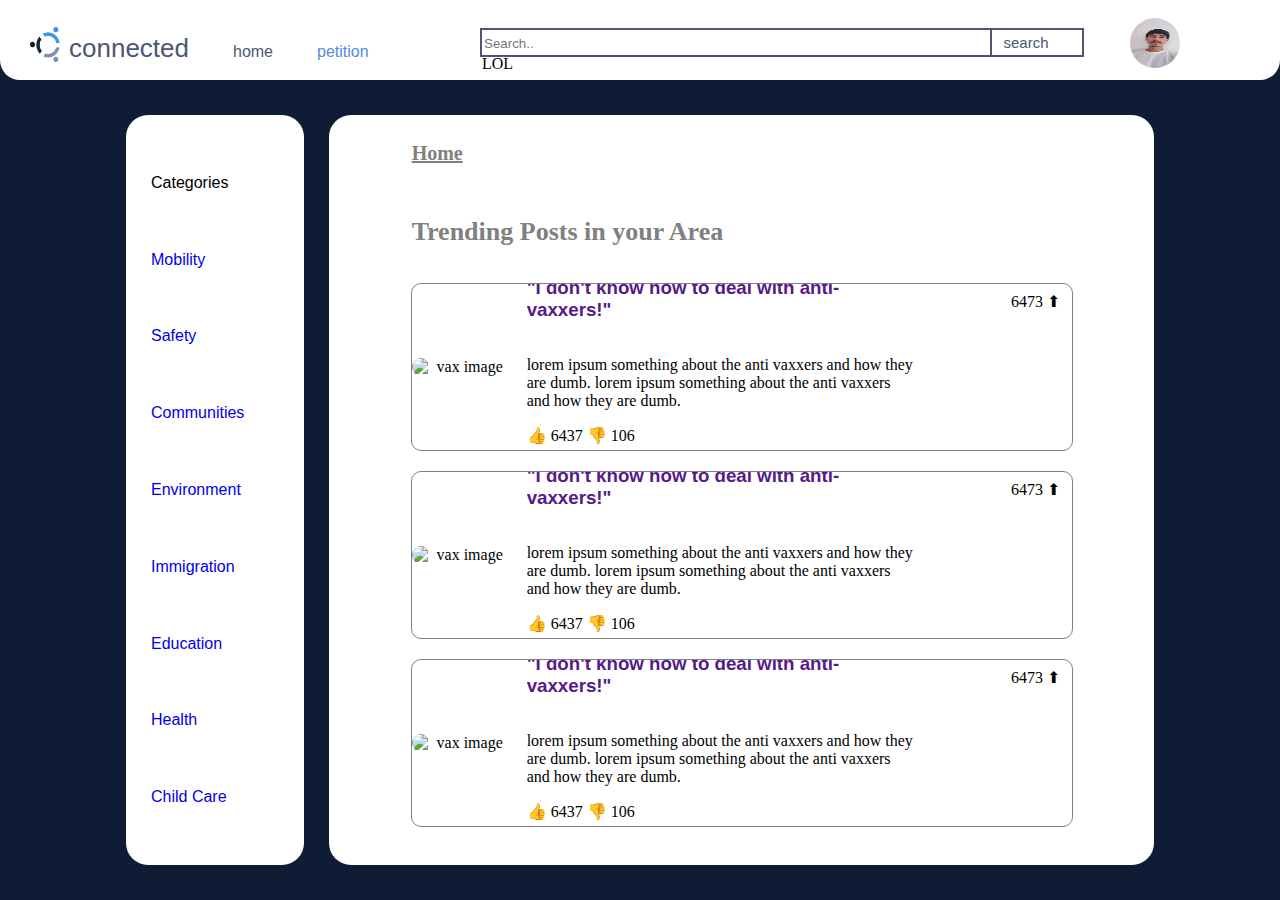
==== commit 2464aff1: "testing" ====
--- a/index.html
+++ b/index.html
@@ -24,6 +24,7 @@
               <form class="search" action="">
                 <input class="searchbar" type="text" placeholder="Search..">
                 <button type="submit">search</button>
+                LOL
               </form>
 
                 <a href="login.html"><img id="avatar" src="Images/Julian.jpg" alt="julian"></a>
@@ -157,73 +158,8 @@
                 <div class="aliciacontright2">
                   <div class="aliciatoparrow">6473 &#11014;</div>
                 </div>
-              
-
-              </div>
-              <div class="aliciadiv1">
-                <div class="aliciacontleft">
-                  <img
-                    class="aliciaimgs"
-                    src="http://placekitten.com/100/100"
-                    alt="vax image"
-                  />
-                </div>
-                <div class="aliciacontright">
-                  <a href="">
-                    <h3 class="aliciah3">
-                      "I don't know how to deal with anti-vaxxers!"
-                    </h3>
-                    </a>
-                  <p class="aliciap">
-                    lorem ipsum something about the anti vaxxers and how they
-                    are dumb. lorem ipsum something about the anti vaxxers and
-                    how they are dumb.
-                  </p>
-                  <div class="aliciathumbsup">&#128077; 6437 &#128078; 106</div>
-                </div>
-                <div class="aliciacontright2">
-                  <div class="aliciatoparrow">6473 &#11014;</div>
-                </div>
-              
-
-              </div>
-
-
-              
-
-              <div class="aliciadiv1" ">
-                <div class="aliciacontleft">
-                  <img
-                    class="aliciaimgs"
-                    src="http://placekitten.com/100/100"
-                    alt="vax image"
-                  />
-                </div>
-                <div class="aliciacontright">
-                  <a href="">
-                    <h3 class="aliciah3">
-                      "I don't know how to deal with anti-vaxxers!"
-                    </h3>
-                    </a>
-                  <p class="aliciap">
-                    lorem ipsum something about the anti vaxxers and how they
-                    are dumb. lorem ipsum something about the anti vaxxers and
-                    how they are dumb.
-                  </p>
-                  <div class="aliciathumbsup">&#128077; 6437 &#128078; 106</div>
-                </div>
-                <div class="aliciacontright2">
-                  <div class="aliciatoparrow">6473 &#11014;</div>
-                </div>
-              
-  
               </div>
             </div>
-
-
-            
-
-          </div>
           </div>
         </div>
       </div>
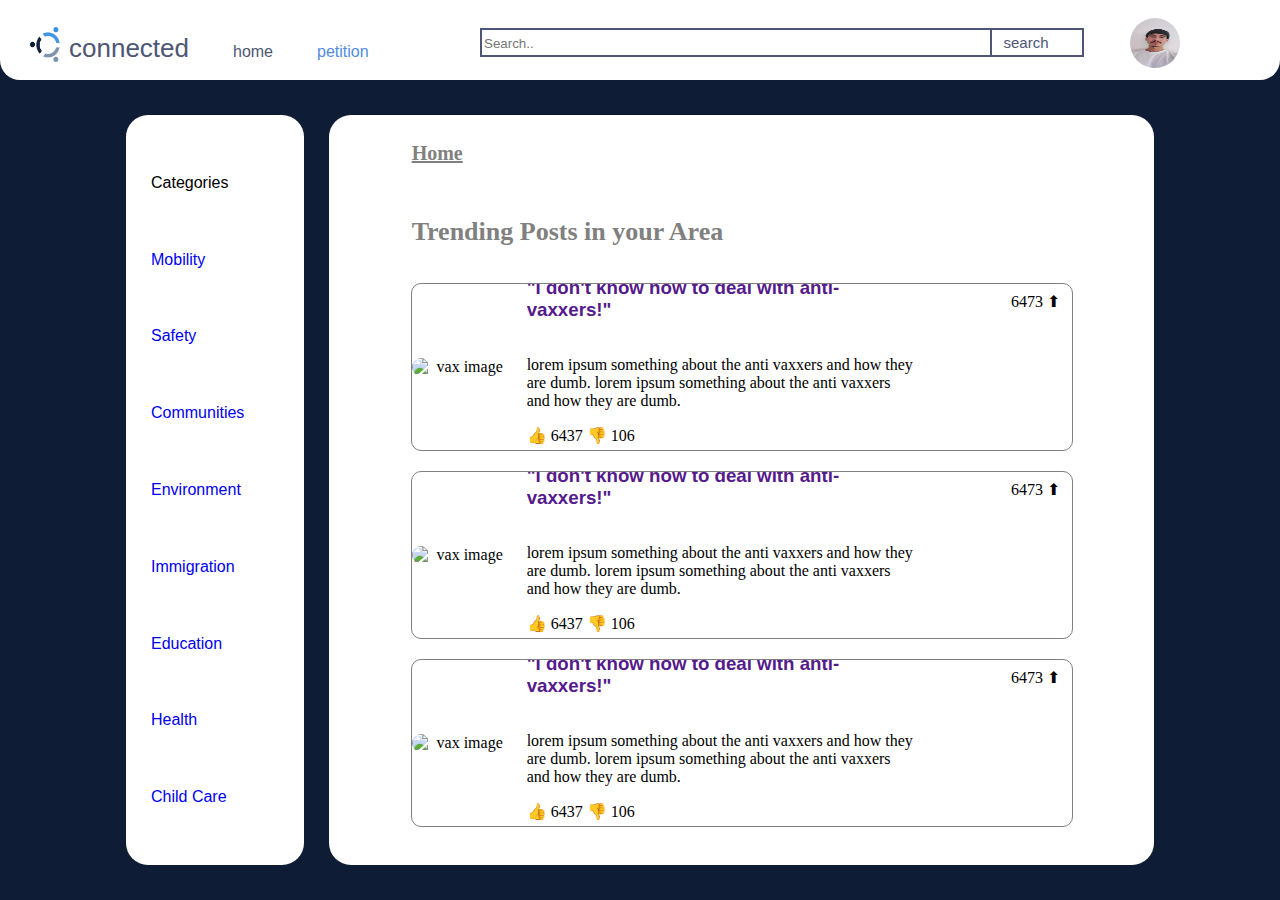
==== commit 51e97e2b: "testing" ====
--- a/index.html
+++ b/index.html
@@ -24,7 +24,6 @@
               <form class="search" action="">
                 <input class="searchbar" type="text" placeholder="Search..">
                 <button type="submit">search</button>
-                LOL
               </form>
 
                 <a href="login.html"><img id="avatar" src="Images/Julian.jpg" alt="julian"></a>
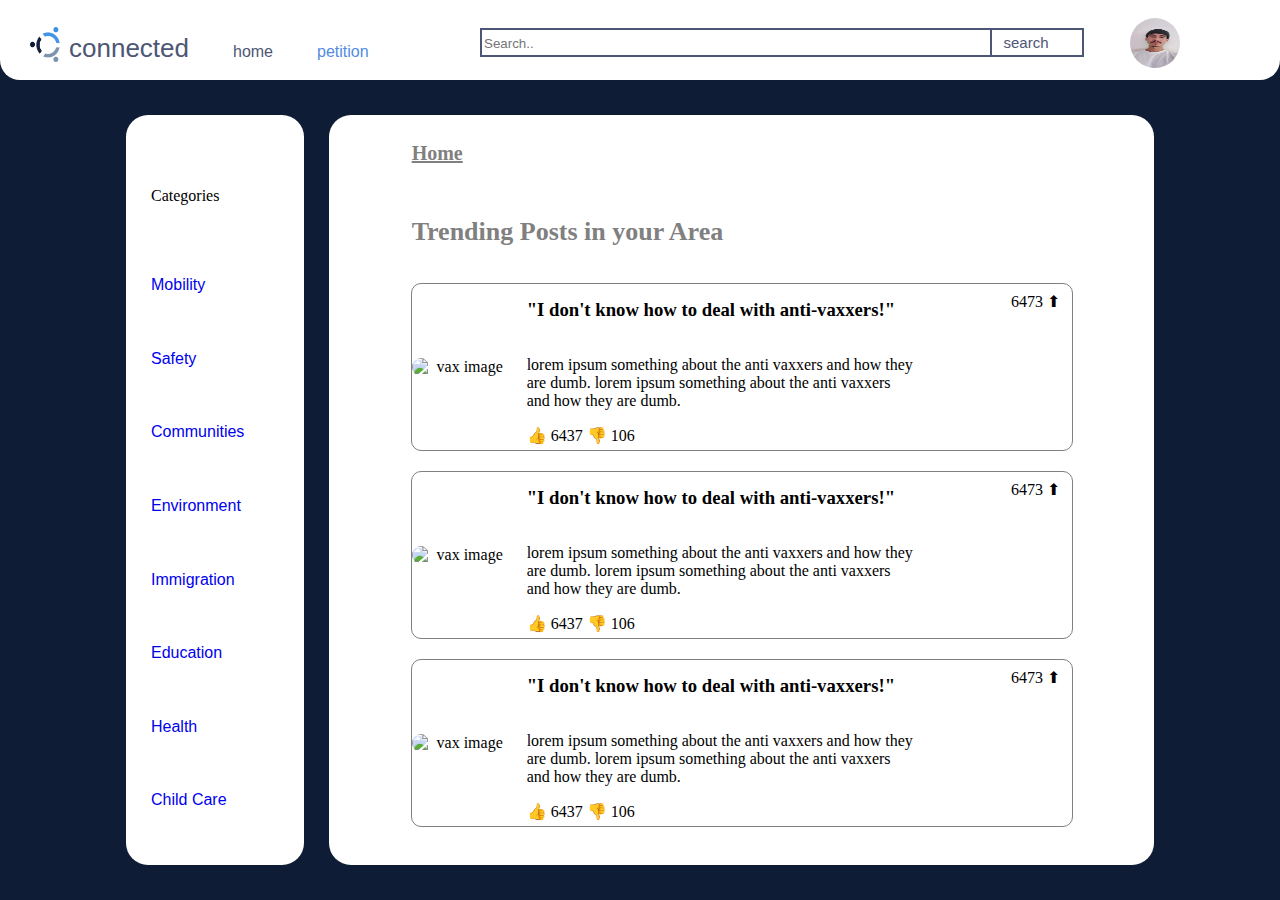
==== commit c9cb26f4: "Merge branch 'minchun' of https://github.com/chuncaso90/connected into juheek" ====
--- a/index.html
+++ b/index.html
@@ -16,8 +16,8 @@
             <div class="nav_content1">
               <a class="navLinks"><img id="logo" src="Images/logo_connected.png" alt="logo_connected"></a>
               <a class="navLinks" id="app_title" href="">connected</a>
-              <a class="navLinks" id="home" href="index.html">home</a>
-              <a class="navLinks" id="petitions" href="index3.html">petition</a>
+              <a class="navLinks" id="home" href="">home</a>
+              <a class="navLinks" id="petitions" href="">petition</a>
             </div> 
 
             <div class="nav_content2">
@@ -34,44 +34,16 @@
 
         <div class="juhee_row content">
           <div class="juhee_col left" id="min_div">
-              <div>
-                <a id="min_menu_categories">Categories</a>
-              </div>
+            <p id="min_categories">Categories</p>
 
-              <div>
-                <a id="min_menu" href="#">Mobility</a>
-              </div>
-    
-              <div>
-                <a id="min_menu" href="#">Safety</a>
-              </div>
-    
-              <div>
-                <a id="min_menu" href="#">Communities</a>
-              </div>
-            
-              <div>
-                <a id="min_menu" href="#">Environment</a>
-              </div>
-    
-              <div>
-                <a id="min_menu" href="#">Immigration</a>
-              </div>
-    
-              <div>
-                <a id="min_menu" class="min_menu_mobile" href="#">Education</a>
-              </div>
-    
-              <div>
-                <a id="min_menu" class="min_menu_mobile" href="#">Health</a>
-              </div>
-    
-              <div>
-                <a id="min_menu" class="min_menu_mobile" href="#">Child Care</a>
-              </div>
-          
-          
-        
+            <a id="min_menu" href="#">Mobility</a>
+            <a id="min_menu" href="#">Safety</a>
+            <a id="min_menu" href="#">Communities</a>
+            <a id="min_menu" href="#">Environment</a>
+            <a id="min_menu" href="#">Immigration</a>
+            <a id="min_menu" href="#">Education</a>
+            <a id="min_menu" href="#">Health</a>
+            <a id="min_menu" href="#">Child Care</a>
 
           </div>
           <div class="juhee_col right1" >
@@ -90,12 +62,9 @@
                   />
                 </div>
                 <div class="aliciacontright">
-                  <a href="">
                   <h3 class="aliciah3">
                     "I don't know how to deal with anti-vaxxers!"
                   </h3>
-                  </a>
-
                   <p class="aliciap">
                     lorem ipsum something about the anti vaxxers and how they
                     are dumb. lorem ipsum something about the anti vaxxers and
@@ -116,12 +85,9 @@
                   />
                 </div>
                 <div class="aliciacontright">
-                  <a href="">
-                    <h3 class="aliciah3">
-                      "I don't know how to deal with anti-vaxxers!"
-                    </h3>
-                    </a>
-  
+                  <h3 class="aliciah3">
+                    "I don't know how to deal with anti-vaxxers!"
+                  </h3>
                   <p class="aliciap">
                     lorem ipsum something about the anti vaxxers and how they
                     are dumb. lorem ipsum something about the anti vaxxers and
@@ -142,11 +108,9 @@
                   />
                 </div>
                 <div class="aliciacontright">
-                  <a href="">
-                    <h3 class="aliciah3">
-                      "I don't know how to deal with anti-vaxxers!"
-                    </h3>
-                    </a>
+                  <h3 class="aliciah3">
+                    "I don't know how to deal with anti-vaxxers!"
+                  </h3>
                   <p class="aliciap">
                     lorem ipsum something about the anti vaxxers and how they
                     are dumb. lorem ipsum something about the anti vaxxers and
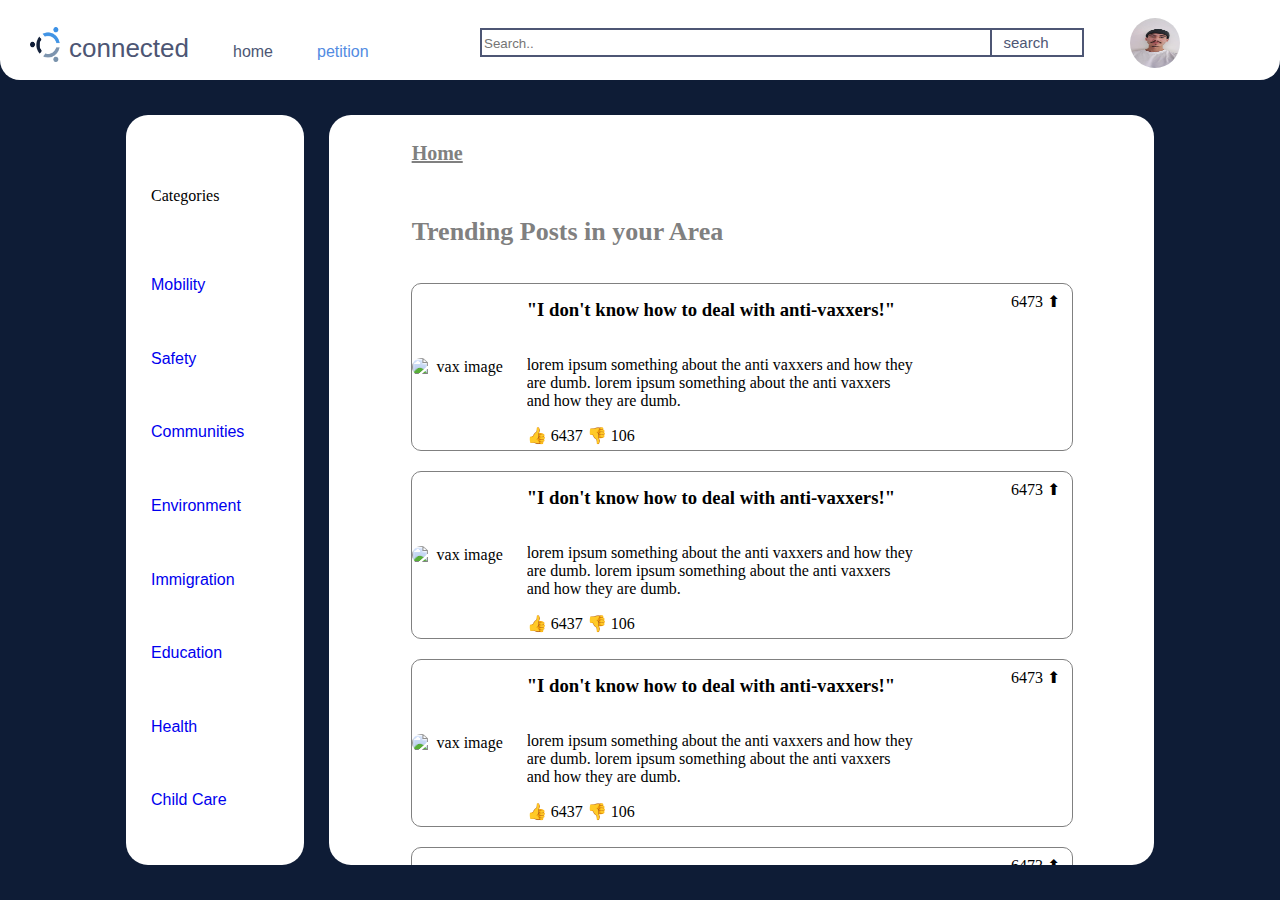
==== commit 137ae0f5: "layout done for 1, 2, 3" ====
--- a/index.html
+++ b/index.html
@@ -122,6 +122,52 @@
                   <div class="aliciatoparrow">6473 &#11014;</div>
                 </div>
               </div>
+              <div class="aliciadiv1">
+                <div class="aliciacontleft">
+                  <img
+                    class="aliciaimgs"
+                    src="http://placekitten.com/100/100"
+                    alt="vax image"
+                  />
+                </div>
+                <div class="aliciacontright">
+                  <h3 class="aliciah3">
+                    "I don't know how to deal with anti-vaxxers!"
+                  </h3>
+                  <p class="aliciap">
+                    lorem ipsum something about the anti vaxxers and how they
+                    are dumb. lorem ipsum something about the anti vaxxers and
+                    how they are dumb.
+                  </p>
+                  <div class="aliciathumbsup">&#128077; 6437 &#128078; 106</div>
+                </div>
+                <div class="aliciacontright2">
+                  <div class="aliciatoparrow">6473 &#11014;</div>
+                </div>
+              </div>
+              <div class="aliciadiv1">
+                <div class="aliciacontleft">
+                  <img
+                    class="aliciaimgs"
+                    src="http://placekitten.com/100/100"
+                    alt="vax image"
+                  />
+                </div>
+                <div class="aliciacontright">
+                  <h3 class="aliciah3">
+                    "I don't know how to deal with anti-vaxxers!"
+                  </h3>
+                  <p class="aliciap">
+                    lorem ipsum something about the anti vaxxers and how they
+                    are dumb. lorem ipsum something about the anti vaxxers and
+                    how they are dumb.
+                  </p>
+                  <div class="aliciathumbsup">&#128077; 6437 &#128078; 106</div>
+                </div>
+                <div class="aliciacontright2">
+                  <div class="aliciatoparrow">6473 &#11014;</div>
+                </div>
+              </div>
             </div>
           </div>
         </div>
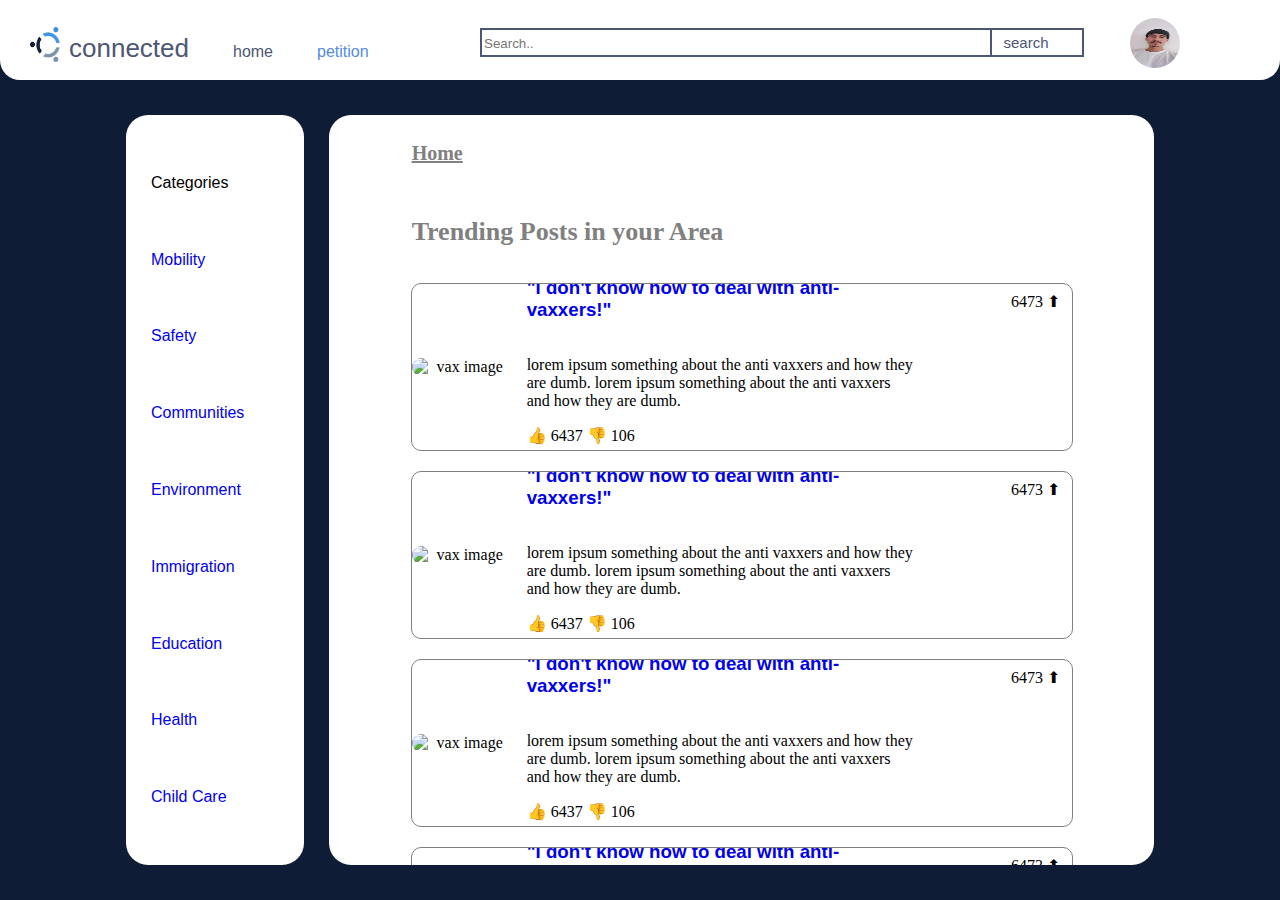
==== commit 0959440f: "Juhee_almost done" ====
--- a/index.html
+++ b/index.html
@@ -16,8 +16,8 @@
             <div class="nav_content1">
               <a class="navLinks"><img id="logo" src="Images/logo_connected.png" alt="logo_connected"></a>
               <a class="navLinks" id="app_title" href="">connected</a>
-              <a class="navLinks" id="home" href="">home</a>
-              <a class="navLinks" id="petitions" href="">petition</a>
+              <a class="navLinks" id="home" href="index.html">home</a>
+              <a class="navLinks" id="petitions" href="index3.html">petition</a>
             </div> 
 
             <div class="nav_content2">
@@ -34,16 +34,41 @@
 
         <div class="juhee_row content">
           <div class="juhee_col left" id="min_div">
-            <p id="min_categories">Categories</p>
-
-            <a id="min_menu" href="#">Mobility</a>
-            <a id="min_menu" href="#">Safety</a>
-            <a id="min_menu" href="#">Communities</a>
-            <a id="min_menu" href="#">Environment</a>
-            <a id="min_menu" href="#">Immigration</a>
-            <a id="min_menu" href="#">Education</a>
-            <a id="min_menu" href="#">Health</a>
-            <a id="min_menu" href="#">Child Care</a>
+            <div>
+              <a id="min_menu_categories">Categories</a>
+            </div>
+
+            <div>
+              <a id="min_menu" href="#">Mobility</a>
+            </div>
+  
+            <div>
+              <a id="min_menu" href="#">Safety</a>
+            </div>
+  
+            <div>
+              <a id="min_menu" href="#">Communities</a>
+            </div>
+          
+            <div>
+              <a id="min_menu" href="#">Environment</a>
+            </div>
+  
+            <div>
+              <a id="min_menu" href="#">Immigration</a>
+            </div>
+  
+            <div>
+              <a id="min_menu" class="min_menu_mobile" href="#">Education</a>
+            </div>
+  
+            <div>
+              <a id="min_menu" class="min_menu_mobile" href="#">Health</a>
+            </div>
+  
+            <div>
+              <a id="min_menu" class="min_menu_mobile" href="#">Child Care</a>
+            </div>
 
           </div>
           <div class="juhee_col right1" >
@@ -62,101 +87,111 @@
                   />
                 </div>
                 <div class="aliciacontright">
+                  <a href="index2.html">
+                    <h3 class="aliciah3">
+                      "I don't know how to deal with anti-vaxxers!"
+                    </h3>
+                  </a>
+                  <p class="aliciap">
+                    lorem ipsum something about the anti vaxxers and how they
+                    are dumb. lorem ipsum something about the anti vaxxers and
+                    how they are dumb.
+                  </p>
+                  <div class="aliciathumbsup">&#128077; 6437 &#128078; 106</div>
+                </div>
+                <div class="aliciacontright2">
+                  <div class="aliciatoparrow">6473 &#11014;</div>
+                </div>
+              </div>
+              <div class="aliciadiv1">
+                <div class="aliciacontleft">
+                  <img
+                    class="aliciaimgs"
+                    src="http://placekitten.com/100/100"
+                    alt="vax image"
+                  />
+                </div>
+                <div class="aliciacontright">
+                  <a href="index2.html">
                   <h3 class="aliciah3">
                     "I don't know how to deal with anti-vaxxers!"
                   </h3>
-                  <p class="aliciap">
-                    lorem ipsum something about the anti vaxxers and how they
-                    are dumb. lorem ipsum something about the anti vaxxers and
-                    how they are dumb.
-                  </p>
-                  <div class="aliciathumbsup">&#128077; 6437 &#128078; 106</div>
-                </div>
-                <div class="aliciacontright2">
-                  <div class="aliciatoparrow">6473 &#11014;</div>
-                </div>
-              </div>
-              <div class="aliciadiv1">
-                <div class="aliciacontleft">
-                  <img
-                    class="aliciaimgs"
-                    src="http://placekitten.com/100/100"
-                    alt="vax image"
-                  />
-                </div>
-                <div class="aliciacontright">
-                  <h3 class="aliciah3">
-                    "I don't know how to deal with anti-vaxxers!"
-                  </h3>
-                  <p class="aliciap">
-                    lorem ipsum something about the anti vaxxers and how they
-                    are dumb. lorem ipsum something about the anti vaxxers and
-                    how they are dumb.
-                  </p>
-                  <div class="aliciathumbsup">&#128077; 6437 &#128078; 106</div>
-                </div>
-                <div class="aliciacontright2">
-                  <div class="aliciatoparrow">6473 &#11014;</div>
-                </div>
-              </div>
-              <div class="aliciadiv1">
-                <div class="aliciacontleft">
-                  <img
-                    class="aliciaimgs"
-                    src="http://placekitten.com/100/100"
-                    alt="vax image"
-                  />
-                </div>
-                <div class="aliciacontright">
-                  <h3 class="aliciah3">
-                    "I don't know how to deal with anti-vaxxers!"
-                  </h3>
-                  <p class="aliciap">
-                    lorem ipsum something about the anti vaxxers and how they
-                    are dumb. lorem ipsum something about the anti vaxxers and
-                    how they are dumb.
-                  </p>
-                  <div class="aliciathumbsup">&#128077; 6437 &#128078; 106</div>
-                </div>
-                <div class="aliciacontright2">
-                  <div class="aliciatoparrow">6473 &#11014;</div>
-                </div>
-              </div>
-              <div class="aliciadiv1">
-                <div class="aliciacontleft">
-                  <img
-                    class="aliciaimgs"
-                    src="http://placekitten.com/100/100"
-                    alt="vax image"
-                  />
-                </div>
-                <div class="aliciacontright">
-                  <h3 class="aliciah3">
-                    "I don't know how to deal with anti-vaxxers!"
-                  </h3>
-                  <p class="aliciap">
-                    lorem ipsum something about the anti vaxxers and how they
-                    are dumb. lorem ipsum something about the anti vaxxers and
-                    how they are dumb.
-                  </p>
-                  <div class="aliciathumbsup">&#128077; 6437 &#128078; 106</div>
-                </div>
-                <div class="aliciacontright2">
-                  <div class="aliciatoparrow">6473 &#11014;</div>
-                </div>
-              </div>
-              <div class="aliciadiv1">
-                <div class="aliciacontleft">
-                  <img
-                    class="aliciaimgs"
-                    src="http://placekitten.com/100/100"
-                    alt="vax image"
-                  />
-                </div>
-                <div class="aliciacontright">
-                  <h3 class="aliciah3">
-                    "I don't know how to deal with anti-vaxxers!"
-                  </h3>
+                </a>
+                  <p class="aliciap">
+                    lorem ipsum something about the anti vaxxers and how they
+                    are dumb. lorem ipsum something about the anti vaxxers and
+                    how they are dumb.
+                  </p>
+                  <div class="aliciathumbsup">&#128077; 6437 &#128078; 106</div>
+                </div>
+                <div class="aliciacontright2">
+                  <div class="aliciatoparrow">6473 &#11014;</div>
+                </div>
+              </div>
+              <div class="aliciadiv1">
+                <div class="aliciacontleft">
+                  <img
+                    class="aliciaimgs"
+                    src="http://placekitten.com/100/100"
+                    alt="vax image"
+                  />
+                </div>
+                <div class="aliciacontright">
+                  <a href="index2.html">
+                    <h3 class="aliciah3">
+                      "I don't know how to deal with anti-vaxxers!"
+                    </h3>
+                  </a>
+                  <p class="aliciap">
+                    lorem ipsum something about the anti vaxxers and how they
+                    are dumb. lorem ipsum something about the anti vaxxers and
+                    how they are dumb.
+                  </p>
+                  <div class="aliciathumbsup">&#128077; 6437 &#128078; 106</div>
+                </div>
+                <div class="aliciacontright2">
+                  <div class="aliciatoparrow">6473 &#11014;</div>
+                </div>
+              </div>
+              <div class="aliciadiv1">
+                <div class="aliciacontleft">
+                  <img
+                    class="aliciaimgs"
+                    src="http://placekitten.com/100/100"
+                    alt="vax image"
+                  />
+                </div>
+                <div class="aliciacontright">
+                  <a href="index2.html">
+                    <h3 class="aliciah3">
+                      "I don't know how to deal with anti-vaxxers!"
+                    </h3>
+                  </a>
+                  <p class="aliciap">
+                    lorem ipsum something about the anti vaxxers and how they
+                    are dumb. lorem ipsum something about the anti vaxxers and
+                    how they are dumb.
+                  </p>
+                  <div class="aliciathumbsup">&#128077; 6437 &#128078; 106</div>
+                </div>
+                <div class="aliciacontright2">
+                  <div class="aliciatoparrow">6473 &#11014;</div>
+                </div>
+              </div>
+              <div class="aliciadiv1">
+                <div class="aliciacontleft">
+                  <img
+                    class="aliciaimgs"
+                    src="http://placekitten.com/100/100"
+                    alt="vax image"
+                  />
+                </div>
+                <div class="aliciacontright">
+                  <a href="index2.html">
+                    <h3 class="aliciah3">
+                      "I don't know how to deal with anti-vaxxers!"
+                    </h3>
+                  </a>
                   <p class="aliciap">
                     lorem ipsum something about the anti vaxxers and how they
                     are dumb. lorem ipsum something about the anti vaxxers and
--- a/juhee.css
+++ b/juhee.css
@@ -56,17 +56,22 @@
   .right {
     margin: 25px;
     border-radius: 22px;
-    flex-basis: 70%;
+    display: flex;
+    flex-basis: 50%;
+    background-color: #ffff;
+    min-height: 750px;
+    justify-content: center;
+    align-items: center;
     overflow: scroll;
-    background-color: #ffff;
   }
   .right1 {
     margin: 25px 126px 25px 25px;
     border-radius: 22px;
     flex-basis: 70%;
     background-color: #ffff;
+    /* 확인 필ㅛ */
+    height: 750px;
     overflow: scroll;
-    height: 750px;
   }
 
   .right2 {
@@ -75,6 +80,7 @@
     flex-basis: 300px;
     height: 40%;
     background-color: #ffff;
+    padding: 1rem;
   }
 
   /*
@@ -354,6 +360,116 @@
   .aliciatoparrow {
     margin-top: 0.5rem;
   }
+  /*michael */
+
+  #forbutton {
+    display: flex;
+    flex-direction: column;
+    justify-content: center;
+    align-items: center;
+  }
+  .michael_xButton {
+    display: flex;
+    width: 100%;
+    flex-direction: row;
+    justify-content: flex-start;
+    /* flex-grow: 1; */
+  }
+
+  .michael_x {
+    display: flex;
+    justify-content: center;
+    align-items: center;
+    margin-left: 2rem;
+    margin-top: 1.5rem;
+    /* margin-bottom: 0rem; */
+    border-radius: 100%;
+    min-width: 2rem;
+    max-width: 2rem;
+    min-height: 2rem;
+    min-height: 2rem;
+  }
+
+  .michael_container {
+    display: flex;
+    flex-direction: column;
+    flex-grow: 1;
+    max-width: 80%;
+    /* padding-left: 7.5rem; */
+    /* padding-right: 7.5rem; */
+  }
+
+  .michael_title {
+    font-family: sans-serif;
+
+    display: flex;
+    flex-grow: 3;
+    /* justify-content: center; */
+  }
+
+  .michael_page_img {
+    display: flex;
+    flex-grow: 3;
+    /* justify-content: center; */
+    margin-bottom: 1rem;
+  }
+
+  .michael_img {
+    display: flex;
+    flex-grow: 1;
+    /* justify-content: center; */
+    /* max-width: 100%; */
+    max-height: 15rem;
+    object-fit: cover;
+    object-position: 50% 100%;
+  }
+  .michael_postdetail {
+    display: flex;
+    flex-direction: column;
+    flex-grow: 1;
+  }
+  .michael_page_avatar {
+    display: flex;
+    flex-grow: 1;
+    /* justify-content: left; */
+    align-items: center;
+    flex-direction: row;
+  }
+
+  .michael_avatar_img {
+    border-radius: 100%;
+    min-width: 5rem;
+    min-height: 5rem;
+    max-width: 5rem;
+    max-height: 5rem;
+  }
+
+  .michael_page_avatar_container01 {
+    display: flex;
+    flex-direction: column;
+    justify-content: space-evenly;
+    min-height: 65px;
+  }
+
+  .michael_avatar_name {
+    margin: 0.5rem;
+  }
+
+  .michael_avatar_postDate {
+    margin: 0.5rem;
+  }
+
+  .michael_page_avatar_container02 {
+    display: flex;
+    /* align-items: flex-start; */
+    /* flex-direction: column; */
+    /* justify-content: flex-start; */
+    min-height: 65px;
+  }
+
+  .michael_avatar_detail {
+    margin: 0.55rem;
+  }
   /* ------------ GLIAN'S CODE ----------- */
 
   #GlianMain {
@@ -364,7 +480,7 @@
     width: 275px;
     height: 357px;
     border-radius: 25px;
-    padding: 30px;
+    padding: 1rem;
   }
 
   #HashtagsGlian {
@@ -589,8 +705,6 @@
     border-left: 2px solid #4d5674;
   }
 
-  #alicia_overflow {
-  }
   /*End of Nav Bar*/
 }
 
